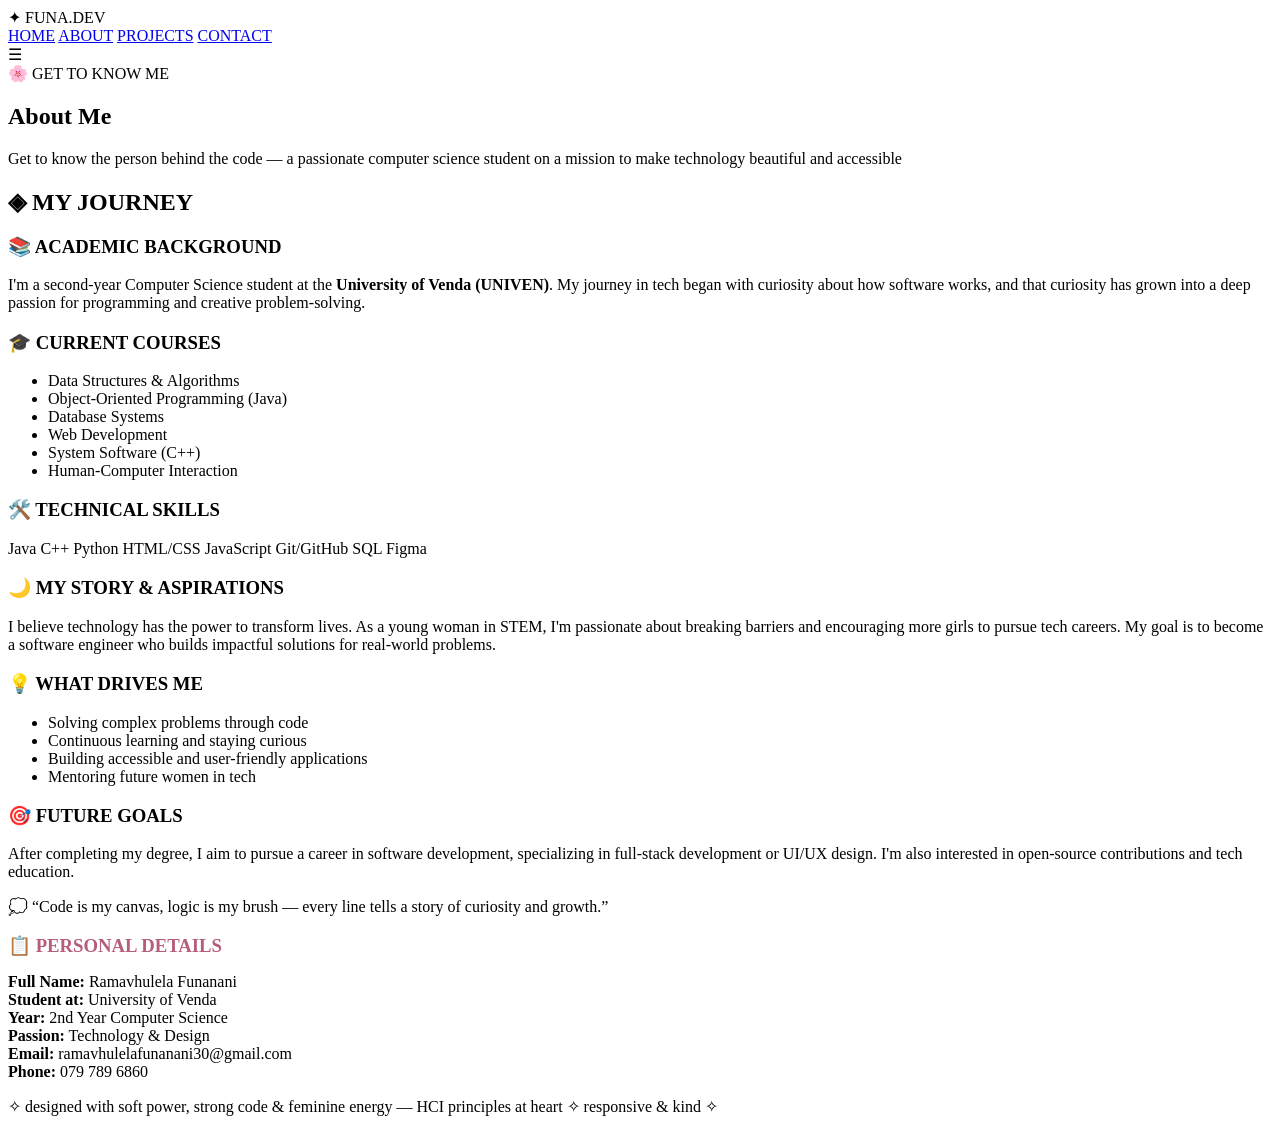
==== about.html @ 6d55a249 "Html pages push" ====
<!DOCTYPE html>
<html lang="en">
<head>
  <meta charset="UTF-8">
  <meta name="viewport" content="width=device-width, initial-scale=1.0, user-scalable=yes">
  <title>Ramavhulela Funanani | About Me</title>
  <link rel="stylesheet" href="css/style.css">
  <link href="https://fonts.googleapis.com/css2?family=Plus+Jakarta+Sans:wght@300;400;500;600;700;800&family=Quicksand:wght@300;400;500;600;700&display=swap" rel="stylesheet">
</head>
<body>
  <div class="petal petal1"></div>
  <div class="petal petal2"></div>
  <div class="petal petal3"></div>

  <div class="container">
    <nav>
      <div class="logo">✦ FUNA.DEV</div>
      <div class="nav-links">
        <a href="index.html">HOME</a>
        <a href="about.html" class="active">ABOUT</a>
        <a href="projects.html">PROJECTS</a>
        <a href="contact.html">CONTACT</a>
      </div>
      <div class="menu-toggle" id="menuToggle">☰</div>
    </nav>

    <!-- About Hero -->
    <section>
      <div class="velvet-card about-hero no-slider">
        <div class="about-hero-text full-width">
          <div class="greeting-badge">🌸 GET TO KNOW ME</div>
          <h1>About <span class="gradient-text">Me</span></h1>
          <p>Get to know the person behind the code — a passionate computer science student on a mission to make technology beautiful and accessible</p>
        </div>
      </div>
    </section>

    <!-- Main About Content -->
    <section>
      <h2 class="section-title">◈ MY JOURNEY</h2>
      <div class="velvet-card about-petals">
        <div class="about-section">
          <h3>📚 ACADEMIC BACKGROUND</h3>
          <p>I'm a second-year Computer Science student at the <strong>University of Venda (UNIVEN)</strong>. My journey in tech began with curiosity about how software works, and that curiosity has grown into a deep passion for programming and creative problem-solving.</p>
          
          <h3 style="margin-top: 1.2rem;">🎓 CURRENT COURSES</h3>
          <ul>
            <li>Data Structures & Algorithms</li>
            <li>Object-Oriented Programming (Java)</li>
            <li>Database Systems</li>
            <li>Web Development</li>
            <li>System Software (C++)</li>
            <li>Human-Computer Interaction</li>
          </ul>

          <h3 style="margin-top: 1.2rem;">🛠️ TECHNICAL SKILLS</h3>
          <div class="skill-cloud">
            <span class="skill-badge-soft">Java</span>
            <span class="skill-badge-soft">C++</span>
            <span class="skill-badge-soft">Python</span>
            <span class="skill-badge-soft">HTML/CSS</span>
            <span class="skill-badge-soft">JavaScript</span>
            <span class="skill-badge-soft">Git/GitHub</span>
            <span class="skill-badge-soft">SQL</span>
            <span class="skill-badge-soft">Figma</span>
          </div>
        </div>
        <div class="about-section">
          <h3>🌙 MY STORY & ASPIRATIONS</h3>
          <p>I believe technology has the power to transform lives. As a young woman in STEM, I'm passionate about breaking barriers and encouraging more girls to pursue tech careers. My goal is to become a software engineer who builds impactful solutions for real-world problems.</p>
          
          <h3 style="margin-top: 1.2rem;">💡 WHAT DRIVES ME</h3>
          <ul>
            <li>Solving complex problems through code</li>
            <li>Continuous learning and staying curious</li>
            <li>Building accessible and user-friendly applications</li>
            <li>Mentoring future women in tech</li>
          </ul>

          <h3 style="margin-top: 1.2rem;">🎯 FUTURE GOALS</h3>
          <p>After completing my degree, I aim to pursue a career in software development, specializing in full-stack development or UI/UX design. I'm also interested in open-source contributions and tech education.</p>
          
          <div class="goal-dream">
            💭 “Code is my canvas, logic is my brush — every line tells a story of curiosity and growth.”
          </div>
        </div>
      </div>
    </section>

    <!-- Personal Info Card -->
    <section>
      <div class="velvet-card personal-info">
        <h3 style="color:#b65c7c; margin-bottom: 1rem;">📋 PERSONAL DETAILS</h3>
        <div class="info-grid">
          <div class="info-item"><strong>Full Name:</strong> Ramavhulela Funanani</div>
          <div class="info-item"><strong>Student at:</strong> University of Venda</div>
          <div class="info-item"><strong>Year:</strong> 2nd Year Computer Science</div>
          <div class="info-item"><strong>Passion:</strong> Technology & Design</div>
          <div class="info-item"><strong>Email:</strong> ramavhulelafunanani30@gmail.com</div>
          <div class="info-item"><strong>Phone:</strong> 079 789 6860</div>
        </div>
      </div>
    </section>

    <footer>
      <p>✧ designed with soft power, strong code & feminine energy — HCI principles at heart ✧ responsive & kind ✧</p>
    </footer>
  </div>

  <script src="js/script.js"></script>
</body>
</html>
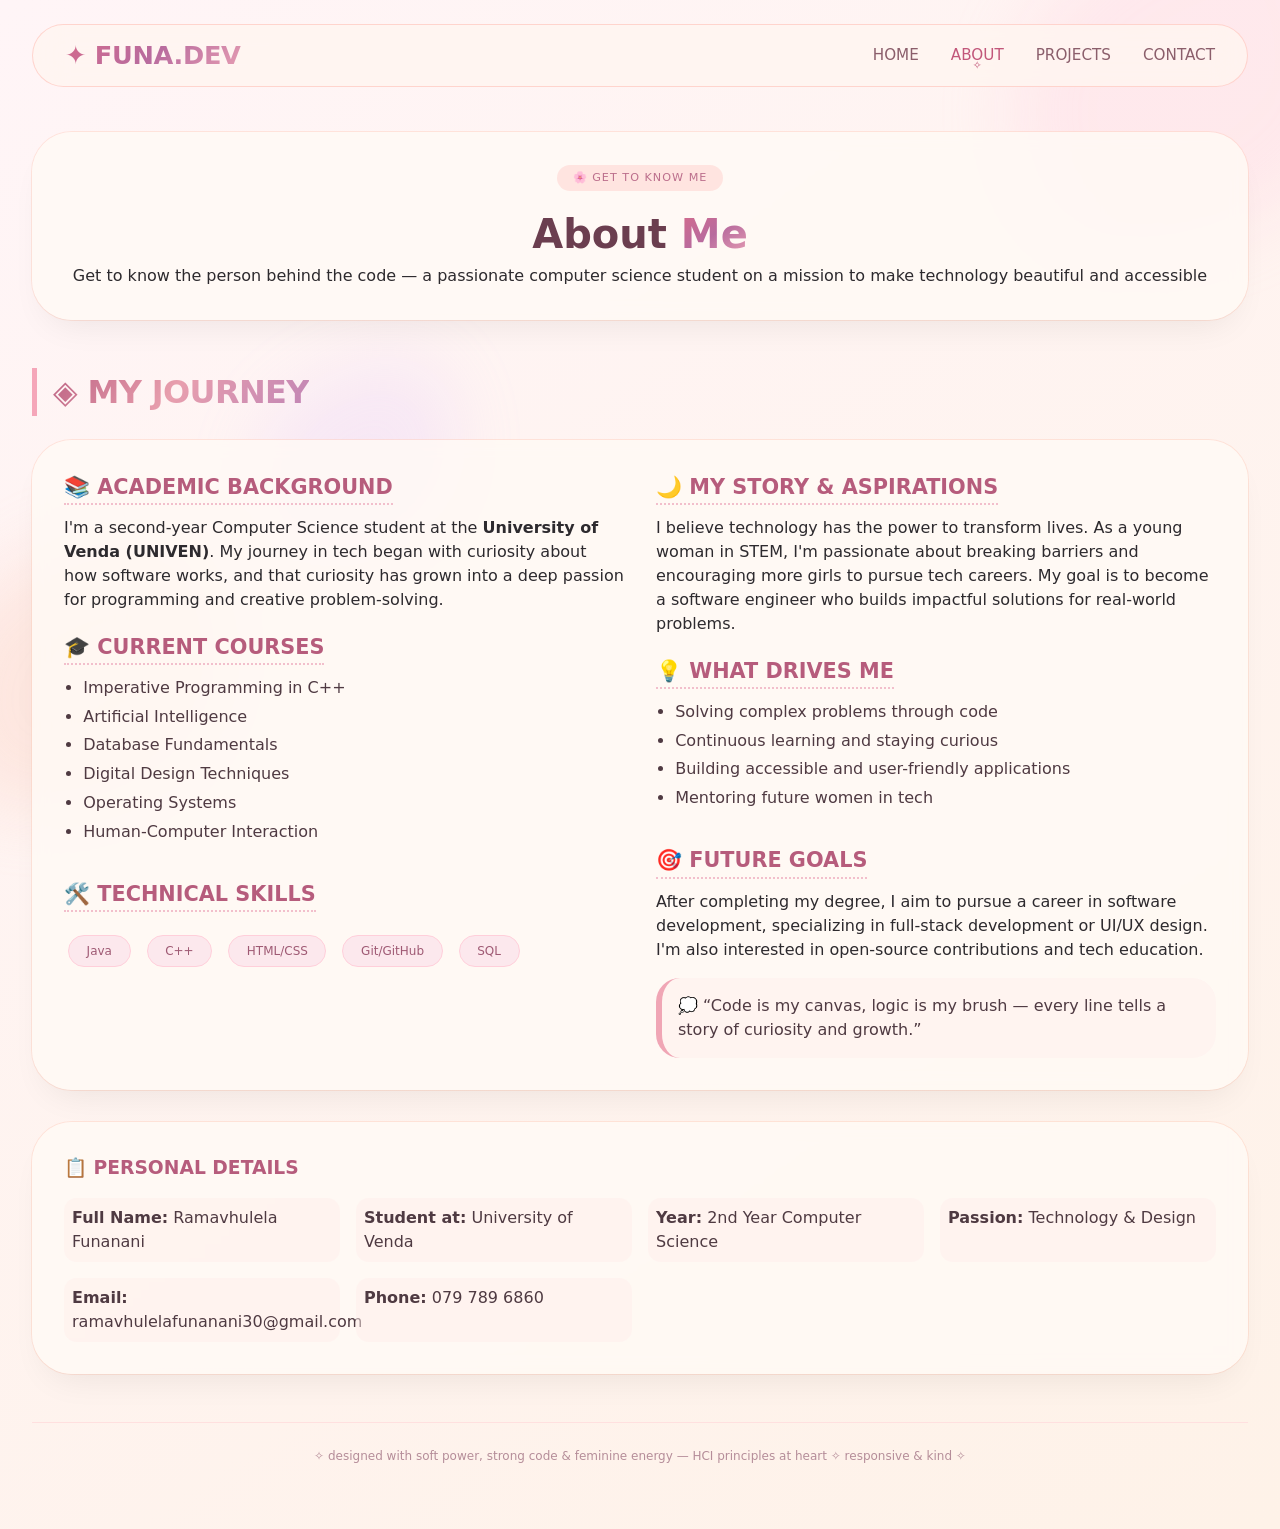
==== commit 07fba998: "tested ready for deployment" ====
--- a/about.html
+++ b/about.html
@@ -45,11 +45,11 @@
           
           <h3 style="margin-top: 1.2rem;">🎓 CURRENT COURSES</h3>
           <ul>
-            <li>Data Structures & Algorithms</li>
-            <li>Object-Oriented Programming (Java)</li>
-            <li>Database Systems</li>
-            <li>Web Development</li>
-            <li>System Software (C++)</li>
+            <li>Imperative Programming in C++</li>
+            <li>Artificial Intelligence</li>
+            <li>Database Fundamentals</li>
+            <li>Digital Design Techniques</li>
+            <li>Operating Systems</li>
             <li>Human-Computer Interaction</li>
           </ul>
 
@@ -57,12 +57,10 @@
           <div class="skill-cloud">
             <span class="skill-badge-soft">Java</span>
             <span class="skill-badge-soft">C++</span>
-            <span class="skill-badge-soft">Python</span>
             <span class="skill-badge-soft">HTML/CSS</span>
-            <span class="skill-badge-soft">JavaScript</span>
             <span class="skill-badge-soft">Git/GitHub</span>
             <span class="skill-badge-soft">SQL</span>
-            <span class="skill-badge-soft">Figma</span>
+        
           </div>
         </div>
         <div class="about-section">
--- a/css/style.css
+++ b/css/style.css
@@ -0,0 +1,1183 @@
+* {
+  margin: 0;
+  padding: 0;
+  box-sizing: border-box;
+}
+
+body {
+  font-family: 'Plus Jakarta Sans', 'Quicksand', 'Inter', system-ui, sans-serif;
+  background: linear-gradient(145deg, #fff5f7 0%, #fef2e8 100%);
+  color: #2d2a2e;
+  line-height: 1.5;
+  scroll-behavior: smooth;
+  overflow-x: hidden;
+}
+
+/* delicate floating petals */
+.petal {
+  position: fixed;
+  background: radial-gradient(circle, #ffb7c5, #ffd6e0);
+  border-radius: 80% 20% 70% 30% / 60% 50% 50% 40%;
+  opacity: 0.25;
+  pointer-events: none;
+  z-index: 0;
+  filter: blur(35px);
+  animation: float 8s infinite ease-in-out;
+}
+
+@keyframes float {
+  0% {
+    transform: translateY(0px);
+  }
+  50% {
+    transform: translateY(-10px);
+  }
+  100% {
+    transform: translateY(0px);
+  }
+}
+
+.petal1 { width: 350px; height: 350px; top: -100px; right: -80px; background: #ffc8dd; }
+.petal2 { width: 280px; height: 280px; bottom: 10%; left: -60px; background: #fbc8b5; opacity: 0.3; animation-delay: 2s; }
+.petal3 { width: 200px; height: 200px; top: 40%; left: 20%; background: #d9b8ff; opacity: 0.2; animation-delay: 4s; }
+
+.container {
+  max-width: 1280px;
+  margin: 0 auto;
+  padding: 1.5rem 2rem 4rem;
+  position: relative;
+  z-index: 10;
+}
+
+/* soft velvet cards */
+.velvet-card {
+  background: rgba(255, 250, 245, 0.85);
+  backdrop-filter: blur(8px);
+  border-radius: 2.5rem;
+  box-shadow: 0 18px 35px -15px rgba(0, 0, 0, 0.08), 0 0 0 1px rgba(255, 200, 180, 0.4);
+  transition: all 0.3s ease;
+}
+
+.velvet-card:hover {
+  transform: translateY(-3px);
+  box-shadow: 0 25px 40px -18px rgba(0, 0, 0, 0.12), 0 0 0 1px #f5b0b0;
+  background: rgba(255, 252, 248, 0.95);
+}
+
+/* navigation */
+nav {
+  display: flex;
+  justify-content: space-between;
+  align-items: center;
+  flex-wrap: wrap;
+  gap: 1rem;
+  padding: 0.7rem 2rem;
+  background: rgba(255, 245, 240, 0.8);
+  backdrop-filter: blur(16px);
+  border-radius: 4rem;
+  margin-bottom: 2.8rem;
+  border: 1px solid rgba(255, 180, 170, 0.5);
+  position: sticky;
+  top: 1rem;
+  z-index: 100;
+}
+
+.logo {
+  font-size: 1.6rem;
+  font-weight: 600;
+  background: linear-gradient(135deg, #d46b8c, #b86b9e, #e8a0b4);
+  -webkit-background-clip: text;
+  background-clip: text;
+  color: transparent;
+  letter-spacing: -0.3px;
+}
+
+.nav-links {
+  display: flex;
+  gap: 2rem;
+  flex-wrap: wrap;
+}
+
+.nav-links a {
+  color: #8b5e6b;
+  text-decoration: none;
+  font-weight: 520;
+  font-size: 0.95rem;
+  transition: 0.2s;
+  position: relative;
+}
+
+.nav-links a::after {
+  content: '✧';
+  position: absolute;
+  bottom: -12px;
+  left: 50%;
+  transform: translateX(-50%);
+  opacity: 0;
+  transition: 0.2s;
+  font-size: 0.7rem;
+}
+
+.nav-links a:hover::after,
+.nav-links a.active::after {
+  opacity: 1;
+  bottom: -8px;
+}
+
+.nav-links a:hover,
+.nav-links a.active {
+  color: #c2577a;
+}
+
+.menu-toggle {
+  display: none;
+  font-size: 1.8rem;
+  cursor: pointer;
+  color: #8b5e6b;
+}
+
+/* Section Title */
+.section-title {
+  font-size: 2rem;
+  font-weight: 600;
+  margin-bottom: 1.5rem;
+  margin-top: 1rem;
+  letter-spacing: -0.02em;
+  display: inline-block;
+  background: linear-gradient(125deg, #b85c7e, #e89fae, #c084b5);
+  -webkit-background-clip: text;
+  background-clip: text;
+  color: transparent;
+  border-left: 5px solid #f5a6b9;
+  padding-left: 1rem;
+}
+
+.gradient-text {
+  background: linear-gradient(145deg, #d46b8c, #b86b9e, #e8a0b4);
+  -webkit-background-clip: text;
+  background-clip: text;
+  color: transparent;
+}
+
+/* Hero Section */
+.hero-bloom {
+  display: flex;
+  flex-wrap: wrap;
+  gap: 2rem;
+  align-items: center;
+  padding: 2rem 2.2rem;
+}
+
+.hero-text {
+  flex: 2;
+}
+
+.greeting-badge {
+  display: inline-block;
+  background: #ffe4e0;
+  padding: 0.3rem 1rem;
+  border-radius: 2rem;
+  font-size: 0.7rem;
+  color: #bc6f8c;
+  margin-bottom: 0.8rem;
+  letter-spacing: 1px;
+}
+
+.hero-text h1 {
+  font-size: 3.2rem;
+  font-weight: 650;
+  color: #6b3e4f;
+  letter-spacing: -0.02em;
+  margin-bottom: 0.4rem;
+}
+
+.flower-tag {
+  display: inline-block;
+  background: #ffe4e0;
+  padding: 0.3rem 1.3rem;
+  border-radius: 3rem;
+  font-size: 0.85rem;
+  color: #bc6f8c;
+  font-weight: 500;
+  margin: 0.7rem 0;
+}
+
+.hero-bio {
+  margin-top: 0.8rem;
+  font-size: 1rem;
+  color: #4f3a42;
+}
+
+.hero-badges {
+  display: flex;
+  flex-wrap: wrap;
+  gap: 0.7rem;
+  margin: 1rem 0;
+}
+
+.badge {
+  background: #fce8ed;
+  border: 1px solid #ffcfda;
+  padding: 0.3rem 1rem;
+  border-radius: 2rem;
+  font-size: 0.8rem;
+  color: #9f5a74;
+}
+
+.hero-buttons {
+  display: flex;
+  gap: 1rem;
+  flex-wrap: wrap;
+  margin-top: 1rem;
+}
+
+.cta-btn {
+  display: inline-block;
+  padding: 0.7rem 1.8rem;
+  border-radius: 3rem;
+  text-decoration: none;
+  font-weight: 600;
+  transition: all 0.3s ease;
+  cursor: pointer;
+  position: relative;
+  overflow: hidden;
+}
+
+.cta-btn::before {
+  content: '';
+  position: absolute;
+  top: 50%;
+  left: 50%;
+  width: 0;
+  height: 0;
+  border-radius: 50%;
+  background: rgba(255, 255, 255, 0.3);
+  transform: translate(-50%, -50%);
+  transition: width 0.4s, height 0.4s;
+}
+
+.cta-btn:hover::before {
+  width: 200px;
+  height: 200px;
+}
+
+.cta-btn.primary {
+  background: linear-gradient(135deg, #d46b8c, #b86b9e);
+  color: white;
+  border: none;
+}
+
+.cta-btn.primary:hover {
+  transform: translateY(-3px);
+  box-shadow: 0 10px 25px -8px rgba(180, 107, 140, 0.4);
+}
+
+.cta-btn.secondary {
+  background: transparent;
+  border: 2px solid #d46b8c;
+  color: #d46b8c;
+}
+
+.cta-btn.secondary:hover {
+  background: rgba(212, 107, 140, 0.1);
+  transform: translateY(-3px);
+}
+
+/* Round Image Slider Styles */
+.hero-photo {
+  flex: 1;
+  display: flex;
+  justify-content: center;
+}
+
+.round-slider-container {
+  position: relative;
+  width: 320px;
+  height: 320px;
+}
+
+.round-slider {
+  position: relative;
+  width: 100%;
+  height: 100%;
+}
+
+.round-slide {
+  position: absolute;
+  top: 0;
+  left: 0;
+  width: 100%;
+  height: 100%;
+  opacity: 0;
+  transition: opacity 0.5s ease-in-out;
+}
+
+.round-slide.active {
+  opacity: 1;
+}
+
+.round-image-frame {
+  width: 100%;
+  height: 100%;
+  border-radius: 50%;
+  overflow: hidden;
+  box-shadow: 0 20px 35px -12px rgba(212, 107, 140, 0.3);
+  border: 3px solid rgba(212, 107, 140, 0.3);
+  transition: all 0.3s ease;
+  position: relative;
+  cursor: pointer;
+}
+
+.round-image-frame:hover {
+  transform: scale(1.02);
+  border-color: #d46b8c;
+  box-shadow: 0 25px 40px -12px rgba(212, 107, 140, 0.4);
+}
+
+.round-image {
+  width: 100%;
+  height: 100%;
+  object-fit: cover;
+  display: block;
+}
+
+.image-overlay {
+  position: absolute;
+  bottom: 0;
+  left: 0;
+  right: 0;
+  background: linear-gradient(transparent, rgba(212, 107, 140, 0.7));
+  padding: 20px;
+  text-align: center;
+  opacity: 0;
+  transition: opacity 0.3s ease;
+}
+
+.round-image-frame:hover .image-overlay {
+  opacity: 1;
+}
+
+.overlay-text {
+  color: white;
+  font-size: 0.85rem;
+  font-weight: 500;
+  letter-spacing: 1px;
+}
+
+.round-slider-btn {
+  position: absolute;
+  top: 50%;
+  transform: translateY(-50%);
+  background: rgba(212, 107, 140, 0.7);
+  backdrop-filter: blur(4px);
+  border: 1px solid rgba(255, 255, 255, 0.5);
+  color: white;
+  cursor: pointer;
+  width: 36px;
+  height: 36px;
+  border-radius: 50%;
+  font-size: 1rem;
+  transition: all 0.2s;
+  z-index: 20;
+  display: flex;
+  align-items: center;
+  justify-content: center;
+}
+
+.round-slider-btn:hover {
+  background: #d46b8c;
+  transform: translateY(-50%) scale(1.1);
+}
+
+.round-prev {
+  left: -15px;
+}
+
+.round-next {
+  right: -15px;
+}
+
+.round-slider-dots {
+  position: absolute;
+  bottom: -30px;
+  left: 50%;
+  transform: translateX(-50%);
+  display: flex;
+  gap: 0.6rem;
+}
+
+.round-dot {
+  width: 10px;
+  height: 10px;
+  border-radius: 50%;
+  background: rgba(212, 107, 140, 0.4);
+  cursor: pointer;
+  transition: all 0.2s;
+}
+
+.round-dot.active {
+  background: #d46b8c;
+  width: 24px;
+  border-radius: 10px;
+}
+
+/* Text Animations */
+@keyframes fadeIn {
+  from {
+    opacity: 0;
+    transform: translateY(10px);
+  }
+  to {
+    opacity: 1;
+    transform: translateY(0);
+  }
+}
+
+@keyframes slideUp {
+  from {
+    opacity: 0;
+    transform: translateY(30px);
+  }
+  to {
+    opacity: 1;
+    transform: translateY(0);
+  }
+}
+
+.animate-fade-in {
+  animation: fadeIn 0.6s ease forwards;
+}
+
+.animate-slide-up {
+  animation: slideUp 0.6s ease forwards;
+}
+
+.animate-fade-in-delay {
+  animation: fadeIn 0.6s ease 0.2s forwards;
+  opacity: 0;
+}
+
+.animate-slide-up-delay {
+  animation: slideUp 0.6s ease 0.3s forwards;
+  opacity: 0;
+}
+
+/* Stats Section */
+.stats-section {
+  margin: 3rem 0;
+}
+
+.stats-grid {
+  display: grid;
+  grid-template-columns: repeat(auto-fit, minmax(200px, 1fr));
+  gap: 1.5rem;
+}
+
+.stat-card {
+  text-align: center;
+  padding: 1.5rem;
+  transition: transform 0.3s ease;
+}
+
+.stat-card:hover {
+  transform: translateY(-5px);
+}
+
+.stat-number {
+  font-size: 2.5rem;
+  font-weight: 700;
+  background: linear-gradient(135deg, #d46b8c, #b86b9e);
+  -webkit-background-clip: text;
+  background-clip: text;
+  color: transparent;
+  margin-bottom: 0.5rem;
+  transition: all 0.3s ease;
+}
+
+.stat-card:hover .stat-number {
+  transform: scale(1.05);
+}
+
+.stat-label {
+  font-size: 1rem;
+  font-weight: 600;
+  color: #6b3e4f;
+  margin-bottom: 0.3rem;
+}
+
+.stat-desc {
+  font-size: 0.75rem;
+  opacity: 0.7;
+  color: #8b5e6b;
+}
+
+/* Highlights Section */
+.highlights-grid {
+  display: flex;
+  flex-wrap: wrap;
+  gap: 1.5rem;
+  margin-top: 1rem;
+}
+
+.highlight-card {
+  flex: 1;
+  min-width: 200px;
+  padding: 1.5rem;
+  text-align: center;
+  position: relative;
+  overflow: hidden;
+}
+
+.highlight-icon {
+  font-size: 2.5rem;
+  margin-bottom: 0.8rem;
+}
+
+.highlight-card h3 {
+  color: #b65c7c;
+  margin-bottom: 0.5rem;
+}
+
+.hover-glow {
+  position: absolute;
+  top: 0;
+  left: -100%;
+  width: 100%;
+  height: 100%;
+  background: linear-gradient(90deg, transparent, rgba(212, 107, 140, 0.1), transparent);
+  transition: left 0.5s ease;
+}
+
+.highlight-card:hover .hover-glow {
+  left: 100%;
+}
+
+/* Tech Stack Section */
+.tech-stack-section {
+  margin: 3rem 0;
+}
+
+.tech-grid {
+  display: grid;
+  grid-template-columns: repeat(auto-fit, minmax(250px, 1fr));
+  gap: 2rem;
+  padding: 2rem;
+}
+
+.tech-category h3 {
+  color: #b65c7c;
+  margin-bottom: 1rem;
+  font-size: 1.2rem;
+}
+
+.tech-items {
+  display: flex;
+  flex-wrap: wrap;
+  gap: 0.7rem;
+}
+
+.tech-item {
+  background: #fce8ed;
+  border: 1px solid #ffcfda;
+  padding: 0.4rem 1rem;
+  border-radius: 2rem;
+  font-size: 0.8rem;
+  color: #9f5a74;
+  transition: all 0.3s ease;
+}
+
+.tech-item:hover {
+  transform: translateY(-3px) scale(1.02);
+  background: #ffe0e8;
+}
+
+/* Learning Section */
+.learning-section {
+  margin: 3rem 0;
+}
+
+.learning-card {
+  padding: 2rem;
+}
+
+.learning-icon {
+  font-size: 2.5rem;
+  text-align: center;
+  margin-bottom: 1rem;
+}
+
+.learning-card h3 {
+  text-align: center;
+  margin-bottom: 1.5rem;
+  color: #b65c7c;
+}
+
+.learning-item {
+  margin-bottom: 1.2rem;
+}
+
+.learning-name {
+  display: block;
+  margin-bottom: 0.4rem;
+  font-size: 0.9rem;
+  font-weight: 500;
+  color: #4f3a42;
+}
+
+.progress-bar {
+  background: rgba(212, 107, 140, 0.2);
+  border-radius: 1rem;
+  height: 8px;
+  overflow: hidden;
+}
+
+.progress {
+  background: linear-gradient(90deg, #d46b8c, #b86b9e);
+  border-radius: 1rem;
+  height: 100%;
+  width: 0%;
+  transition: width 1.2s ease-out;
+  position: relative;
+  overflow: hidden;
+}
+
+.progress::after {
+  content: '';
+  position: absolute;
+  top: 0;
+  left: 0;
+  right: 0;
+  bottom: 0;
+  background: linear-gradient(90deg, transparent, rgba(255, 255, 255, 0.3), transparent);
+  animation: shimmer 1.5s infinite;
+}
+
+@keyframes shimmer {
+  0% {
+    transform: translateX(-100%);
+  }
+  100% {
+    transform: translateX(100%);
+  }
+}
+
+/* Scroll Reveal Animation */
+.animate-on-scroll {
+  opacity: 0;
+  transform: translateY(30px);
+  transition: opacity 0.6s ease, transform 0.6s ease;
+}
+
+.animate-on-scroll.revealed {
+  opacity: 1;
+  transform: translateY(0);
+}
+
+/* About Page */
+.about-hero, .projects-hero, .contact-hero {
+  display: flex;
+  align-items: center;
+  justify-content: center;
+  padding: 2rem;
+  margin-bottom: 2rem;
+}
+
+.about-hero-text, .projects-hero-text, .contact-hero-text {
+  text-align: center;
+  width: 100%;
+}
+
+.about-hero-text h1, .projects-hero-text h1, .contact-hero-text h1 {
+  font-size: 2.5rem;
+  color: #6b3e4f;
+}
+
+.about-petals {
+  display: flex;
+  flex-wrap: wrap;
+  gap: 2rem;
+  padding: 2rem;
+}
+
+.about-section {
+  flex: 1;
+}
+
+.about-section h3 {
+  font-size: 1.3rem;
+  font-weight: 600;
+  color: #b65c7c;
+  margin-bottom: 0.7rem;
+  display: inline-block;
+  border-bottom: 2px dotted #f2bfcc;
+}
+
+.about-section ul {
+  margin-left: 1.2rem;
+  margin-bottom: 1rem;
+  color: #4f3a42;
+}
+
+.about-section li {
+  margin-bottom: 0.3rem;
+}
+
+.skill-cloud {
+  display: flex;
+  flex-wrap: wrap;
+  gap: 0.5rem;
+  margin-top: 0.5rem;
+}
+
+.skill-badge-soft {
+  display: inline-block;
+  background: #fce8ed;
+  padding: 0.35rem 1.1rem;
+  border-radius: 2rem;
+  font-size: 0.75rem;
+  font-weight: 500;
+  color: #9f5a74;
+  margin: 0.25rem;
+  border: 1px solid #ffcfda;
+}
+
+.goal-dream {
+  background: #fff4f0;
+  padding: 1rem;
+  border-radius: 1.5rem;
+  margin-top: 1rem;
+  border-left: 6px solid #f0a6b5;
+  color: #4f3a42;
+}
+
+.personal-info {
+  padding: 2rem;
+  margin-top: 2rem;
+}
+
+.info-grid {
+  display: grid;
+  grid-template-columns: repeat(auto-fit, minmax(250px, 1fr));
+  gap: 1rem;
+}
+
+.info-item {
+  padding: 0.5rem;
+  background: rgba(255, 240, 235, 0.5);
+  border-radius: 0.8rem;
+  color: #4f3a42;
+}
+
+/* Projects Page */
+.projects-girly {
+  display: flex;
+  flex-wrap: wrap;
+  gap: 2rem;
+  margin-bottom: 2rem;
+}
+
+.dream-card {
+  flex: 1;
+  min-width: 300px;
+  background: rgba(255, 248, 245, 0.9);
+  border-radius: 2rem;
+  padding: 1.8rem;
+  transition: all 0.25s;
+  border: 1px solid #ffdbdb;
+  position: relative;
+}
+
+.dream-card:hover {
+  background: #ffffff;
+  border-color: #f7b5c2;
+  transform: scale(1.01);
+}
+
+.project-badge {
+  position: absolute;
+  top: 1rem;
+  right: 1rem;
+  background: linear-gradient(135deg, #d46b8c, #b86b9e);
+  padding: 0.2rem 0.8rem;
+  border-radius: 2rem;
+  font-size: 0.7rem;
+  font-weight: bold;
+  color: white;
+}
+
+.project-icon {
+  font-size: 2rem;
+  margin-bottom: 0.5rem;
+}
+
+.dream-card h3 {
+  font-size: 1.5rem;
+  font-weight: 630;
+  color: #c4718b;
+  margin-bottom: 0.5rem;
+}
+
+.project-desc {
+  margin: 0.7rem 0;
+  color: #4f3a42;
+}
+
+.project-features-list {
+  margin: 1rem 0;
+  font-size: 0.85rem;
+  color: #4f3a42;
+}
+
+.project-features-list ul {
+  margin-left: 1.2rem;
+  margin-top: 0.3rem;
+}
+
+.tool-list {
+  display: flex;
+  flex-wrap: wrap;
+  gap: 0.5rem;
+  margin-top: 1rem;
+}
+
+.tool-list span {
+  background: #f2e0e4;
+  padding: 0.2rem 0.9rem;
+  border-radius: 2rem;
+  font-size: 0.7rem;
+  font-weight: 500;
+  color: #a75973;
+}
+
+.project-link {
+  display: inline-block;
+  color: #c4718b;
+  text-decoration: none;
+  font-weight: 600;
+  margin-top: 1rem;
+  transition: 0.2s;
+}
+
+.project-link:hover {
+  color: #d46b8c;
+  transform: translateX(5px);
+}
+
+.github-section {
+  margin-top: 2rem;
+}
+
+.github-card {
+  text-align: center;
+  padding: 2rem;
+}
+
+.github-icon {
+  font-size: 3rem;
+  margin-bottom: 1rem;
+}
+
+/* Contact Page */
+.contact-grid {
+  display: flex;
+  flex-wrap: wrap;
+  gap: 2rem;
+  padding: 2rem;
+}
+
+.contact-info-card, .social-card {
+  flex: 1;
+}
+
+.contact-detail-item {
+  display: flex;
+  align-items: center;
+  gap: 1rem;
+  margin-bottom: 1.5rem;
+  padding: 0.8rem;
+  background: rgba(255, 240, 235, 0.5);
+  border-radius: 1rem;
+}
+
+.contact-icon {
+  font-size: 1.8rem;
+}
+
+.contact-value {
+  display: block;
+  color: #4f3a42;
+  text-decoration: none;
+}
+
+.contact-value a {
+  color: #4f3a42;
+  text-decoration: none;
+}
+
+.social-links-list {
+  display: flex;
+  flex-direction: column;
+  gap: 1rem;
+}
+
+.social-link {
+  display: flex;
+  align-items: center;
+  gap: 1rem;
+  padding: 0.8rem;
+  background: rgba(255, 240, 235, 0.5);
+  border-radius: 1rem;
+  text-decoration: none;
+  color: #4f3a42;
+  transition: 0.2s;
+}
+
+.social-link:hover:not(.coming-soon) {
+  background: #ffe0e8;
+  transform: translateX(5px);
+}
+
+.social-icon {
+  font-size: 1.5rem;
+}
+
+.coming-soon {
+  opacity: 0.6;
+  cursor: not-allowed;
+}
+
+.soon-badge {
+  margin-left: auto;
+  font-size: 0.7rem;
+  padding: 0.2rem 0.5rem;
+  background: rgba(212, 107, 140, 0.2);
+  border-radius: 1rem;
+}
+
+.form-container {
+  padding: 2rem;
+  margin-top: 2rem;
+}
+
+.contact-form {
+  display: flex;
+  flex-direction: column;
+  gap: 1rem;
+}
+
+.form-row {
+  display: flex;
+  gap: 1rem;
+  flex-wrap: wrap;
+}
+
+.form-row input {
+  flex: 1;
+}
+
+.contact-form input, .contact-form textarea {
+  background: rgba(255, 240, 235, 0.5);
+  border: 1px solid #ffcdcd;
+  border-radius: 1rem;
+  padding: 0.8rem 1rem;
+  color: #2d2a2e;
+  font-family: inherit;
+}
+
+.contact-form input:focus, .contact-form textarea:focus {
+  outline: none;
+  border-color: #d46b8c;
+}
+
+.submit-btn {
+  background: linear-gradient(135deg, #d46b8c, #b86b9e);
+  border: none;
+  padding: 0.8rem 1.5rem;
+  border-radius: 2rem;
+  color: white;
+  font-weight: 600;
+  cursor: pointer;
+  transition: 0.2s;
+}
+
+.submit-btn:hover {
+  transform: scale(1.02);
+  box-shadow: 0 0 20px rgba(212, 107, 140, 0.3);
+}
+
+.form-status {
+  margin-top: 1rem;
+  text-align: center;
+}
+
+.availability-card {
+  text-align: center;
+  padding: 2rem;
+  margin-top: 2rem;
+}
+
+.availability-icon {
+  font-size: 2.5rem;
+  margin-bottom: 1rem;
+}
+
+.availability-tags {
+  display: flex;
+  flex-wrap: wrap;
+  justify-content: center;
+  gap: 1rem;
+  margin: 1rem 0;
+}
+
+.availability-tags span {
+  background: #fce8ed;
+  border: 1px solid #ffcfda;
+  padding: 0.4rem 1rem;
+  border-radius: 2rem;
+  font-size: 0.85rem;
+  color: #9f5a74;
+}
+
+.availability-note {
+  font-size: 0.8rem;
+  opacity: 0.7;
+  color: #8b5e6b;
+  margin-top: 1rem;
+}
+
+/* Footer */
+footer {
+  text-align: center;
+  margin-top: 3rem;
+  padding-top: 1.5rem;
+  font-size: 0.75rem;
+  color: #b58d99;
+  border-top: 1px solid #ffe0df;
+}
+
+/* Mobile Responsive */
+@media (max-width: 768px) {
+  .container {
+    padding: 1rem;
+  }
+  
+  .menu-toggle {
+    display: block;
+  }
+  
+  .nav-links {
+    display: none;
+    width: 100%;
+    flex-direction: column;
+    align-items: center;
+    gap: 1rem;
+    padding: 1rem 0;
+  }
+  
+  .nav-links.show {
+    display: flex;
+  }
+  
+  .hero-bloom {
+    flex-direction: column;
+    text-align: center;
+    padding: 1.5rem;
+  }
+  
+  .hero-text h1 {
+    font-size: 2rem;
+  }
+  
+  .section-title {
+    font-size: 1.5rem;
+  }
+  
+  .hero-buttons {
+    justify-content: center;
+  }
+  
+  .stats-grid {
+    grid-template-columns: repeat(2, 1fr);
+    gap: 1rem;
+  }
+  
+  .tech-grid {
+    gap: 1rem;
+    padding: 1rem;
+  }
+  
+  .about-petals {
+    flex-direction: column;
+    padding: 1.5rem;
+  }
+  
+  .projects-girly {
+    flex-direction: column;
+  }
+  
+  .dream-card {
+    min-width: 100%;
+  }
+  
+  .contact-grid {
+    flex-direction: column;
+    padding: 1.5rem;
+  }
+  
+  .form-row {
+    flex-direction: column;
+  }
+  
+  .info-grid {
+    grid-template-columns: 1fr;
+  }
+  
+  /* Round slider mobile adjustments */
+  .round-slider-container {
+    width: 260px;
+    height: 260px;
+    margin: 0 auto;
+  }
+  
+  .round-slider-btn {
+    width: 30px;
+    height: 30px;
+    font-size: 0.8rem;
+  }
+  
+  .round-prev {
+    left: -10px;
+  }
+  
+  .round-next {
+    right: -10px;
+  }
+  
+  .overlay-text {
+    font-size: 0.7rem;
+  }
+}
+
+/* For very small devices (phones under 480px) */
+@media (max-width: 480px) {
+  .round-slider-container {
+    width: 220px;
+    height: 220px;
+  }
+  
+  .hero-text h1 {
+    font-size: 1.6rem;
+  }
+  
+  .stats-grid {
+    gap: 0.8rem;
+  }
+  
+  .stat-number {
+    font-size: 1.8rem;
+  }
+  
+  .container {
+    padding: 1rem;
+  }
+}
